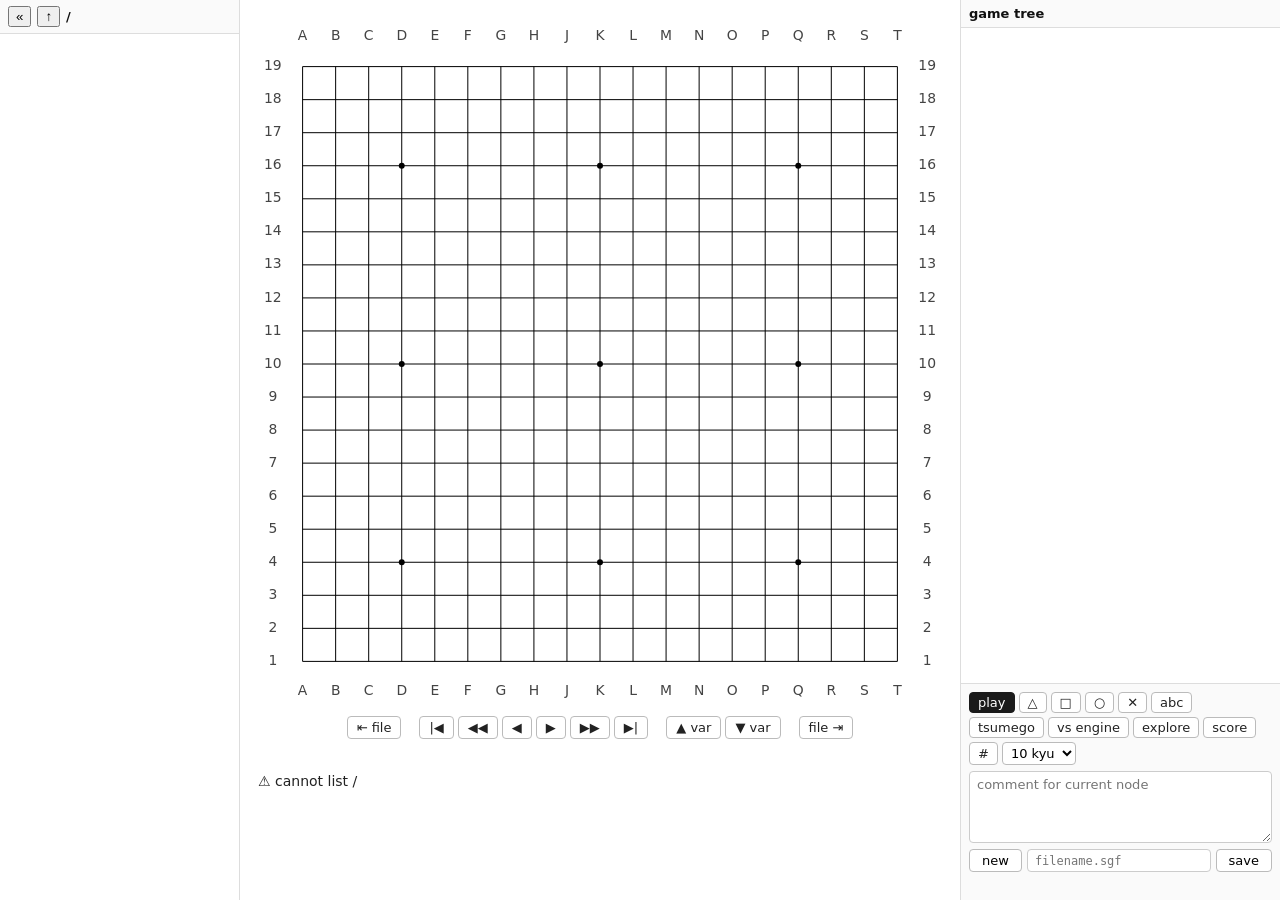
==== index.html @ aef0bf0e "Side-panel for long game info; move-number toggle - When the top-of-board game info (header + GC) ru" ====
<!DOCTYPE html>
<html lang="en">
<head>
  <meta charset="utf-8">
  <meta name="viewport" content="width=device-width, initial-scale=1">
  <title>SGF viewer</title>
  <link rel="icon" href="/favicon.svg" type="image/svg+xml">
  <link rel="stylesheet" href="/viewer/style.css">
</head>
<body>
  <aside id="filepane">
    <div id="filehead">
      <button id="hidefiles" title="Hide file browser (f)">&#171;</button>
      <button id="up" title="Parent directory">&#8593;</button>
      <span id="path">/</span>
    </div>
    <div id="filelist"></div>
    <div id="sideinfo"></div>
  </aside>
  <button id="showfiles" title="Show file browser (f)">files &#187;</button>

  <main>
    <div id="topinfo">
      <div id="info"></div>
      <div id="gamecomment"></div>
    </div>
    <div id="boardwrap"><canvas id="board"></canvas></div>
    <div id="controls">
      <button id="b-prevfile" title="Previous file (p)">&#8676; file</button>
      <span class="sep"></span>
      <button id="b-start" title="Start (Home)">|&#9664;</button>
      <button id="b-back10" title="Back 10 (PgUp)">&#9664;&#9664;</button>
      <button id="b-prev" title="Previous move (&#8592;)">&#9664;</button>
      <button id="b-next" title="Next move (&#8594;)">&#9654;</button>
      <button id="b-fwd10" title="Forward 10 (PgDn)">&#9654;&#9654;</button>
      <button id="b-end" title="End (End)">&#9654;|</button>
      <span class="sep"></span>
      <button id="b-varup" title="Previous variation (&#8593;)">&#9650; var</button>
      <button id="b-vardown" title="Next variation (&#8595;)">&#9660; var</button>
      <span class="sep"></span>
      <button id="b-nextfile" title="Next file (n)">file &#8677;</button>
    </div>
    <div id="movecount"></div>
    <div id="feedback"></div>
    <div id="comment"></div>
  </main>

  <aside id="treepane">
    <div id="treehead">game tree</div>
    <div id="tree"></div>
    <div id="editpane">
      <div id="tools">
        <button class="tool active" data-tool="play" title="Play moves">play</button>
        <button class="tool" data-tool="triangle" title="Triangle mark">&#9651;</button>
        <button class="tool" data-tool="square" title="Square mark">&#9633;</button>
        <button class="tool" data-tool="circle" title="Circle mark">&#9675;</button>
        <button class="tool" data-tool="x" title="X mark">&#10005;</button>
        <button class="tool" data-tool="label" title="Letter label">abc</button>
        <span class="sep"></span>
        <button class="tool" id="solvemode" title="Tsumego solve mode (t)">tsumego</button>
        <button class="tool" id="enginemode" title="Play against KataGo (e)">vs engine</button>
        <button class="tool" id="exploremode" title="Walk KataGo's top moves (x)">explore</button>
        <button class="tool" id="scorebtn" title="Estimate score & territory (s)">score</button>
        <button class="tool" id="numbersbtn" title="Move numbers on stones (m)">#</button>
        <select id="strength" title="Engine strength (human-rank imitation)">
          <option value="rank_15k">15 kyu</option>
          <option value="rank_12k">12 kyu</option>
          <option value="rank_10k" selected>10 kyu</option>
          <option value="rank_8k">8 kyu</option>
          <option value="rank_5k">5 kyu</option>
          <option value="rank_3k">3 kyu</option>
          <option value="rank_1k">1 kyu</option>
          <option value="rank_1d">1 dan</option>
          <option value="rank_3d">3 dan</option>
          <option value="">max</option>
        </select>
      </div>
      <textarea id="commentbox" rows="4" spellcheck="false"
                placeholder="comment for current node"></textarea>
      <div id="saverow">
        <button id="new" title="Start a new game record">new</button>
        <input id="savename" spellcheck="false" placeholder="filename.sgf">
        <button id="save" title="Save to the current directory">save</button>
      </div>
      <div id="savestatus"></div>
    </div>
  </aside>

  <script type="module" src="/viewer/app.js"></script>
</body>
</html>
---- viewer/style.css ----
:root {
  font-family: system-ui, -apple-system, sans-serif;
  color: #111;
}

body {
  margin: 0;
  height: 100vh;
  display: grid;
  grid-template-columns: 240px 1fr 320px;
  background: #fff;
}

aside {
  overflow-y: auto;
  font-size: 13px;
}

#filepane {
  border-right: 1px solid #ddd;
  display: flex;
  flex-direction: column;
  overflow: hidden;
}

#filelist {
  flex: 1;
  min-height: 0;
  overflow-y: auto;
}

/* lower split of the file pane: long game info lives here (see app.js) */
#sideinfo {
  flex: 0 1 auto;
  max-height: 55%;
  overflow-y: auto;
  border-top: 2px solid #40a0a0;
  padding: 8px;
  background: #fafafa;
}

#sideinfo:empty { display: none; }

/* in the sidebar the game info reads as a left-aligned block, not a
   centered banner */
#sideinfo #info { text-align: left; padding-bottom: 6px; }
#sideinfo #gamecomment { text-align: left; max-width: none; }

/* tucked-away file browser: its 240px goes to the tree pane */
body.nofiles { grid-template-columns: 1fr 560px; }
body.nofiles #filepane { display: none; }

#showfiles {
  display: none;
  position: fixed;
  top: 8px;
  left: 8px;
  z-index: 10;
  font: 12px system-ui, sans-serif;
  background: #fff;
  border: 1px solid #bbb;
  border-radius: 4px;
  padding: 3px 8px;
  cursor: pointer;
  color: #444;
}

#showfiles:hover { background: #f0f0f0; }
body.nofiles #showfiles { display: block; }

#treepane {
  border-left: 1px solid #ddd;
  display: flex;
  flex-direction: column;
  overflow: hidden;
}

#filehead, #treehead {
  position: sticky;
  top: 0;
  background: #fafafa;
  border-bottom: 1px solid #ddd;
  padding: 6px 8px;
  display: flex;
  align-items: center;
  gap: 6px;
  font-weight: 600;
}

#path {
  overflow: hidden;
  text-overflow: ellipsis;
  white-space: nowrap;
  direction: rtl; /* keep the tail of long paths visible */
}

#filelist .entry {
  padding: 1px 10px;
  cursor: pointer;
  white-space: nowrap;
  overflow: hidden;
  text-overflow: ellipsis;
}

#filelist .entry:hover { background: #f0f0f0; }
#filelist .entry.dir { font-weight: 600; }
#filelist .entry.current { background: #e6efff; }

main {
  display: flex;
  flex-direction: column;
  align-items: center;
  overflow-y: auto;
  padding: 10px 16px;
  min-width: 0;
}

#info {
  font-size: 14px;
  padding: 2px 0 4px;
  color: #333;
  text-align: center;
}

#gamecomment {
  font-size: 13px;
  font-style: italic;
  color: #555;
  padding: 0 0 6px;
  max-width: min(76vh, 100%, 760px);
  white-space: pre-wrap;
  text-align: center;
}

#boardwrap {
  width: min(76vh, 100%, 760px);
}

#board {
  display: block;
  width: 100%;
  aspect-ratio: 1;
  cursor: pointer;
}

#controls {
  display: flex;
  align-items: center;
  gap: 4px;
  padding: 10px 0 4px;
}

#controls button {
  font: 13px system-ui, sans-serif;
  background: #fff;
  border: 1px solid #bbb;
  border-radius: 4px;
  padding: 3px 9px;
  cursor: pointer;
  color: #222;
}

#controls button:hover { background: #f0f0f0; }
#controls .sep { width: 10px; }

#movecount {
  font-size: 12px;
  color: #666;
  padding: 2px 0 6px;
}

#feedback {
  min-height: 20px;
  font-size: 15px;
  font-weight: 600;
}

#feedback.correct { color: #2e7d32; }
#feedback.fail { color: #c62828; }
#feedback.offpath { color: #e65100; }

#comment {
  white-space: pre-wrap;
  width: min(76vh, 100%, 760px);
  font-size: 14px;
  line-height: 1.45;
  color: #222;
  padding-bottom: 24px;
}

/* inline mark conventions in comments (display only) */
.cmark {
  font-weight: 600;
  padding: 0 1px;
}

.clabel {
  font: 600 12px ui-monospace, Menlo, monospace;
  background: #e8f0fe;
  border: 1px solid #b8cdf0;
  border-radius: 3px;
  padding: 0 4px;
  margin: 0 1px;
}

/* --- game tree --- */

#tree {
  flex: 1;
  overflow: auto; /* both axes: lines of play never wrap */
  padding: 8px;
  font: 12px ui-monospace, Menlo, monospace;
}

/* Lines of play are packed by TreeView._layout into absolute rows;
   connector bars live in the SVG layer behind them. */
.treewrap { position: relative; }

.treewrap .connectors {
  position: absolute;
  top: 0;
  left: 0;
  pointer-events: none;
}

.line {
  position: absolute;
  display: flex;
  align-items: center;
  height: 20px;
  white-space: nowrap;
}

.line > * { flex: none; }

.move {
  display: inline-block;
  padding: 0 5px;
  margin: 0 1px;
  border-radius: 3px;
  cursor: pointer;
}

.move.b { background: #1a1a1a; color: #fff; }
.move.w { background: #fff; color: #111; border: 1px solid #999; }
.move.setup { color: #777; }
.move.commented { box-shadow: 0 2px 0 #7aa7d6; }
.move.current { outline: 2px solid #d04030; }

.seg {
  display: inline-block;
  padding: 0 7px;
  margin: 0 1px;
  border-radius: 9px;
  border: 1px solid #bbb;
  background: #f6f6f6;
  color: #444;
  cursor: pointer;
}

.seg:hover { background: #ececec; }
.seg.current { outline: 2px solid #d04030; background: #fff; color: #111; }

.toggle {
  color: #06c;
  cursor: pointer;
  padding: 0 4px;
  user-select: none;
}

/* --- edit panel --- */

#editpane {
  border-top: 1px solid #ddd;
  padding: 8px;
  display: flex;
  flex-direction: column;
  gap: 6px;
  background: #fafafa;
}

#tools { display: flex; gap: 4px; flex-wrap: wrap; }

#tools .tool {
  font: 13px system-ui, sans-serif;
  background: #fff;
  border: 1px solid #bbb;
  border-radius: 4px;
  padding: 2px 8px;
  cursor: pointer;
  color: #222;
}

#tools .tool:hover { background: #f0f0f0; }
#tools .tool.active { background: #1a1a1a; color: #fff; border-color: #1a1a1a; }
#tools .sep { flex: 1; }
#solvemode.active { background: #1452b8; border-color: #1452b8; color: #fff; }
#enginemode.active { background: #2e7d32; border-color: #2e7d32; color: #fff; }
#exploremode.active { background: #00695c; border-color: #00695c; color: #fff; }
#scorebtn.active { background: #6a1b9a; border-color: #6a1b9a; color: #fff; }
#numbersbtn.active { background: #1a1a1a; border-color: #1a1a1a; color: #fff; }

#strength {
  font: 13px system-ui, sans-serif;
  border: 1px solid #bbb;
  border-radius: 4px;
  background: #fff;
  padding: 2px 4px;
}

#commentbox {
  font: 13px system-ui, sans-serif;
  border: 1px solid #ccc;
  border-radius: 4px;
  padding: 5px 7px;
  resize: vertical;
}

#saverow { display: flex; gap: 5px; }

#savename {
  flex: 1;
  min-width: 0;
  font: 12px ui-monospace, Menlo, monospace;
  border: 1px solid #ccc;
  border-radius: 4px;
  padding: 3px 7px;
}

#save, #new {
  font: 13px system-ui, sans-serif;
  background: #fff;
  border: 1px solid #bbb;
  border-radius: 4px;
  padding: 3px 12px;
  cursor: pointer;
}

#save:hover, #new:hover { background: #f0f0f0; }
#save.dirty::after { content: ' •'; color: #d04030; font-weight: 700; }

#savestatus {
  font-size: 12px;
  color: #666;
  min-height: 14px;
}
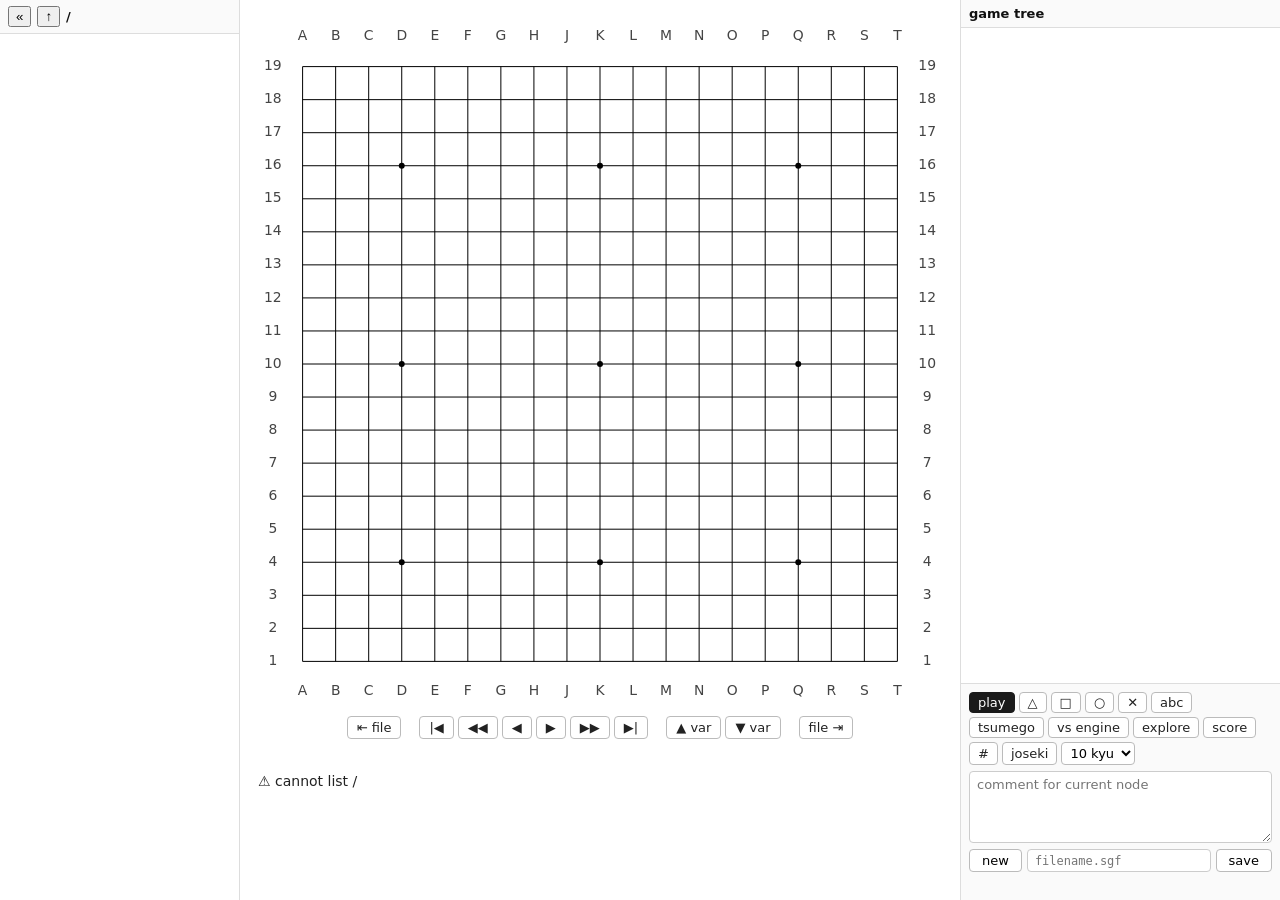
==== commit 96630551: "Add joseki-dictionary matching with continuation ghosts New viewer/joseki.js matches the current pos" ====
--- a/index.html
+++ b/index.html
@@ -41,6 +41,7 @@
       <button id="b-nextfile" title="Next file (n)">file &#8677;</button>
     </div>
     <div id="movecount"></div>
+    <div id="movesat"></div>
     <div id="feedback"></div>
     <div id="comment"></div>
   </main>
@@ -48,6 +49,10 @@
   <aside id="treepane">
     <div id="treehead">game tree</div>
     <div id="tree"></div>
+    <div id="josekipane">
+      <div id="josekihead">joseki dictionary</div>
+      <div id="josekibody"></div>
+    </div>
     <div id="editpane">
       <div id="tools">
         <button class="tool active" data-tool="play" title="Play moves">play</button>
@@ -62,6 +67,7 @@
         <button class="tool" id="exploremode" title="Walk KataGo's top moves (x)">explore</button>
         <button class="tool" id="scorebtn" title="Estimate score & territory (s)">score</button>
         <button class="tool" id="numbersbtn" title="Move numbers on stones (m)">#</button>
+        <button class="tool" id="josekibtn" title="Match against the joseki dictionary (j)">joseki</button>
         <select id="strength" title="Engine strength (human-rank imitation)">
           <option value="rank_15k">15 kyu</option>
           <option value="rank_12k">12 kyu</option>
--- a/viewer/style.css
+++ b/viewer/style.css
@@ -169,6 +169,15 @@
   padding: 2px 0 6px;
 }
 
+#movesat {
+  font-size: 12px;
+  color: #666;
+  max-width: min(76vh, 100%, 760px);
+  text-align: center;
+}
+
+#movesat:empty { display: none; }
+
 #feedback {
   min-height: 20px;
   font-size: 15px;
@@ -299,6 +308,51 @@
 #exploremode.active { background: #00695c; border-color: #00695c; color: #fff; }
 #scorebtn.active { background: #6a1b9a; border-color: #6a1b9a; color: #fff; }
 #numbersbtn.active { background: #1a1a1a; border-color: #1a1a1a; color: #fff; }
+#josekibtn.active { background: #b8860b; border-color: #b8860b; color: #fff; }
+
+/* joseki panel: lower split of the tree pane, shown only in joseki mode */
+#josekipane {
+  display: none;
+  flex: 0 1 auto;
+  max-height: 45%;
+  overflow-y: auto;
+  border-top: 2px solid #b8860b;
+  background: #fafafa;
+}
+
+body.joseki #josekipane { display: block; }
+body.joseki #tree { flex: 1; }
+
+#josekihead {
+  position: sticky;
+  top: 0;
+  background: #fafafa;
+  padding: 6px 8px;
+  font-weight: 600;
+  border-bottom: 1px solid #eee;
+}
+
+#josekibody { padding: 8px; font-size: 13px; }
+#josekibody .jmsg { color: #666; }
+#josekibody .jcomment { white-space: pre-wrap; color: #222; padding-bottom: 6px; }
+
+#josekibody .jcont {
+  display: flex;
+  flex-wrap: wrap;
+  gap: 4px;
+  margin-top: 4px;
+}
+
+#josekibody .jmove {
+  font: 12px ui-monospace, Menlo, monospace;
+  border: 1px solid #bbb;
+  border-radius: 9px;
+  padding: 1px 8px;
+  cursor: pointer;
+  background: #fff;
+}
+
+#josekibody .jmove:hover { background: #f0e6c8; }
 
 #strength {
   font: 13px system-ui, sans-serif;
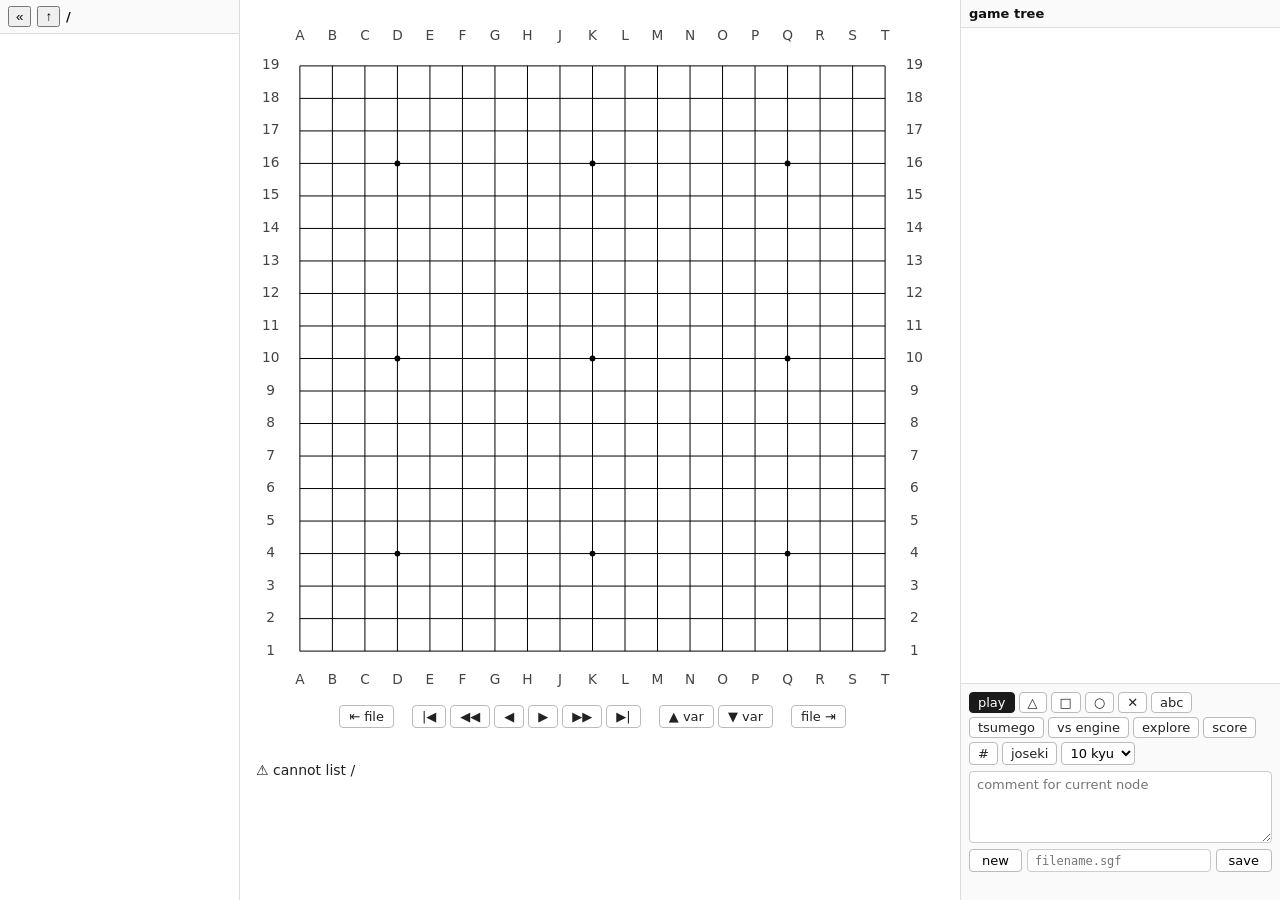
==== commit d2c10a51: "ui: cap .wgf slide-outline TOC + draggable resize handles - In .wgf reading mode the slide-outline T" ====
--- a/index.html
+++ b/index.html
@@ -18,8 +18,11 @@
     <div id="sideinfo"></div>
   </aside>
   <button id="showfiles" title="Show file browser (f)">files &#187;</button>
+  <div id="lsplit" class="colsplit" title="Drag to resize"></div>
+  <div id="rsplit" class="colsplit" title="Drag to resize"></div>
 
   <main>
+    <div id="recordbar"><label for="recordsel">lesson:</label> <select id="recordsel"></select></div>
     <div id="topinfo">
       <div id="info"></div>
       <div id="gamecomment"></div>
@@ -49,10 +52,16 @@
   <aside id="treepane">
     <div id="treehead">game tree</div>
     <div id="tree"></div>
+    <div id="split-tree" class="rowsplit" title="Drag to resize"></div>
     <div id="josekipane">
       <div id="josekihead">joseki dictionary</div>
       <div id="josekibody"></div>
     </div>
+    <div id="commentpane">
+      <div id="commenthead">notes</div>
+      <div id="commentbody"></div>
+    </div>
+    <div id="split-edit" class="rowsplit" title="Drag to resize"></div>
     <div id="editpane">
       <div id="tools">
         <button class="tool active" data-tool="play" title="Play moves">play</button>
--- a/viewer/style.css
+++ b/viewer/style.css
@@ -7,7 +7,7 @@
   margin: 0;
   height: 100vh;
   display: grid;
-  grid-template-columns: 240px 1fr 320px;
+  grid-template-columns: var(--lcol, 240px) 1fr var(--rcol, 320px);
   background: #fff;
 }
 
@@ -34,6 +34,7 @@
   flex: 0 1 auto;
   max-height: 55%;
   overflow-y: auto;
+  scrollbar-gutter: stable;
   border-top: 2px solid #40a0a0;
   padding: 8px;
   background: #fafafa;
@@ -46,9 +47,35 @@
 #sideinfo #info { text-align: left; padding-bottom: 6px; }
 #sideinfo #gamecomment { text-align: left; max-width: none; }
 
-/* tucked-away file browser: its 240px goes to the tree pane */
-body.nofiles { grid-template-columns: 1fr 560px; }
+/* tucked-away file browser: the board column takes the freed space */
+body.nofiles { grid-template-columns: 1fr var(--rcol, 320px); }
 body.nofiles #filepane { display: none; }
+body.nofiles #lsplit { display: none; }
+
+/* --- resize handles between panels --- */
+.colsplit {
+  position: fixed;
+  top: 0;
+  bottom: 0;
+  width: 7px;
+  z-index: 20;
+  cursor: col-resize;
+}
+#lsplit { left: var(--lcol, 240px); margin-left: -4px; }
+#rsplit { right: var(--rcol, 320px); margin-right: -4px; }
+
+.rowsplit {
+  flex: none;
+  height: 7px;
+  margin: -3px 0;
+  cursor: row-resize;
+  z-index: 5;
+}
+
+.colsplit:hover, .rowsplit:hover { background: #cfe0f5; }
+
+#split-tree { display: none; } /* only meaningful when the TOC is capped */
+body.treeoutline.sidecomment #split-tree { display: block; }
 
 #showfiles {
   display: none;
@@ -111,8 +138,26 @@
   flex-direction: column;
   align-items: center;
   overflow-y: auto;
+  scrollbar-gutter: stable;
   padding: 10px 16px;
   min-width: 0;
+}
+
+#recordbar {
+  display: none;
+  font-size: 13px;
+  color: #444;
+  padding: 2px 0 6px;
+}
+
+body.multirecord #recordbar { display: block; }
+
+#recordbar select {
+  font: 13px system-ui, sans-serif;
+  max-width: 60vw;
+  border: 1px solid #bbb;
+  border-radius: 4px;
+  padding: 2px 6px;
 }
 
 #info {
@@ -188,6 +233,14 @@
 #feedback.fail { color: #c62828; }
 #feedback.offpath { color: #e65100; }
 
+.wlink {
+  color: #1452b8;
+  text-decoration: underline;
+  cursor: pointer;
+}
+
+.wlink:hover { background: #e6efff; }
+
 #comment {
   white-space: pre-wrap;
   width: min(76vh, 100%, 760px);
@@ -221,6 +274,26 @@
   font: 12px ui-monospace, Menlo, monospace;
 }
 
+/* slide outline: linear .wgf lessons (no moves, no branches) list their
+   nodes as a clickable, numbered table of contents instead of a tree */
+.outline { display: flex; flex-direction: column; }
+
+.oline {
+  display: flex;
+  gap: 8px;
+  align-items: baseline;
+  padding: 3px 8px;
+  cursor: pointer;
+  border-radius: 4px;
+  font: 13px system-ui, sans-serif;
+  white-space: normal;
+}
+
+.oline:hover { background: #f0f0f0; }
+.oline.current { background: #e6efff; outline: 2px solid #d04030; }
+.oline .onum { color: #999; min-width: 1.6em; text-align: right; flex: none; }
+.oline .otitle { color: #222; }
+
 /* Lines of play are packed by TreeView._layout into absolute rows;
    connector bars live in the SVG layer behind them. */
 .treewrap { position: relative; }
@@ -286,6 +359,9 @@
   flex-direction: column;
   gap: 6px;
   background: #fafafa;
+  flex: 0 0 auto;
+  height: var(--edith, auto); /* #split-edit handle sets this */
+  overflow-y: auto;
 }
 
 #tools { display: flex; gap: 4px; flex-wrap: wrap; }
@@ -316,6 +392,7 @@
   flex: 0 1 auto;
   max-height: 45%;
   overflow-y: auto;
+  scrollbar-gutter: stable;
   border-top: 2px solid #b8860b;
   background: #fafafa;
 }
@@ -333,6 +410,50 @@
 }
 
 #josekibody { padding: 8px; font-size: 13px; }
+
+/* long node comments relocate here (below the tree), like the joseki panel */
+#commentpane {
+  display: none;
+  flex: 0 1 auto;
+  max-height: 50%;
+  overflow-y: auto;
+  scrollbar-gutter: stable; /* reserve room so text doesn't run under the scrollbar */
+  border-top: 2px solid #ddd;
+  background: #fafafa;
+}
+
+body.sidecomment #commentpane { display: block; }
+body.sidecomment #tree { flex: 1; }
+
+/* A .wgf slide-outline TOC is capped to a few lines (the current slide is
+   scrolled into view) so the notes panel below gets the rest of the space.
+   The #split-tree handle adjusts --toch. */
+body.treeoutline.sidecomment #tree {
+  flex: 0 0 auto;
+  height: var(--toch, 132px);
+  min-height: 48px;
+  max-height: 60vh;
+}
+body.treeoutline.sidecomment #commentpane {
+  flex: 1 1 auto;
+  max-height: none;
+}
+
+#commenthead {
+  position: sticky;
+  top: 0;
+  background: #fafafa;
+  padding: 6px 8px;
+  font-weight: 600;
+  border-bottom: 1px solid #eee;
+}
+
+/* the relocated #comment fills the panel rather than the board column */
+#commentpane #comment {
+  width: auto;
+  max-width: none;
+  padding: 8px;
+}
 #josekibody .jmsg { color: #666; }
 #josekibody .jcomment { white-space: pre-wrap; color: #222; padding-bottom: 6px; }
 
@@ -353,6 +474,12 @@
 }
 
 #josekibody .jmove:hover { background: #f0e6c8; }
+#josekibody .jnav { margin-top: 8px; }
+#josekibody .jback { border-color: #999; }
+#josekibody .jplay { background: #b8860b; color: #fff; border-color: #b8860b; }
+#josekibody .jplay:hover { background: #a07408; }
+#josekibody .jcorners { margin-bottom: 6px; }
+#josekibody .jcorner.sel { background: #b8860b; color: #fff; border-color: #b8860b; }
 
 #strength {
   font: 13px system-ui, sans-serif;
